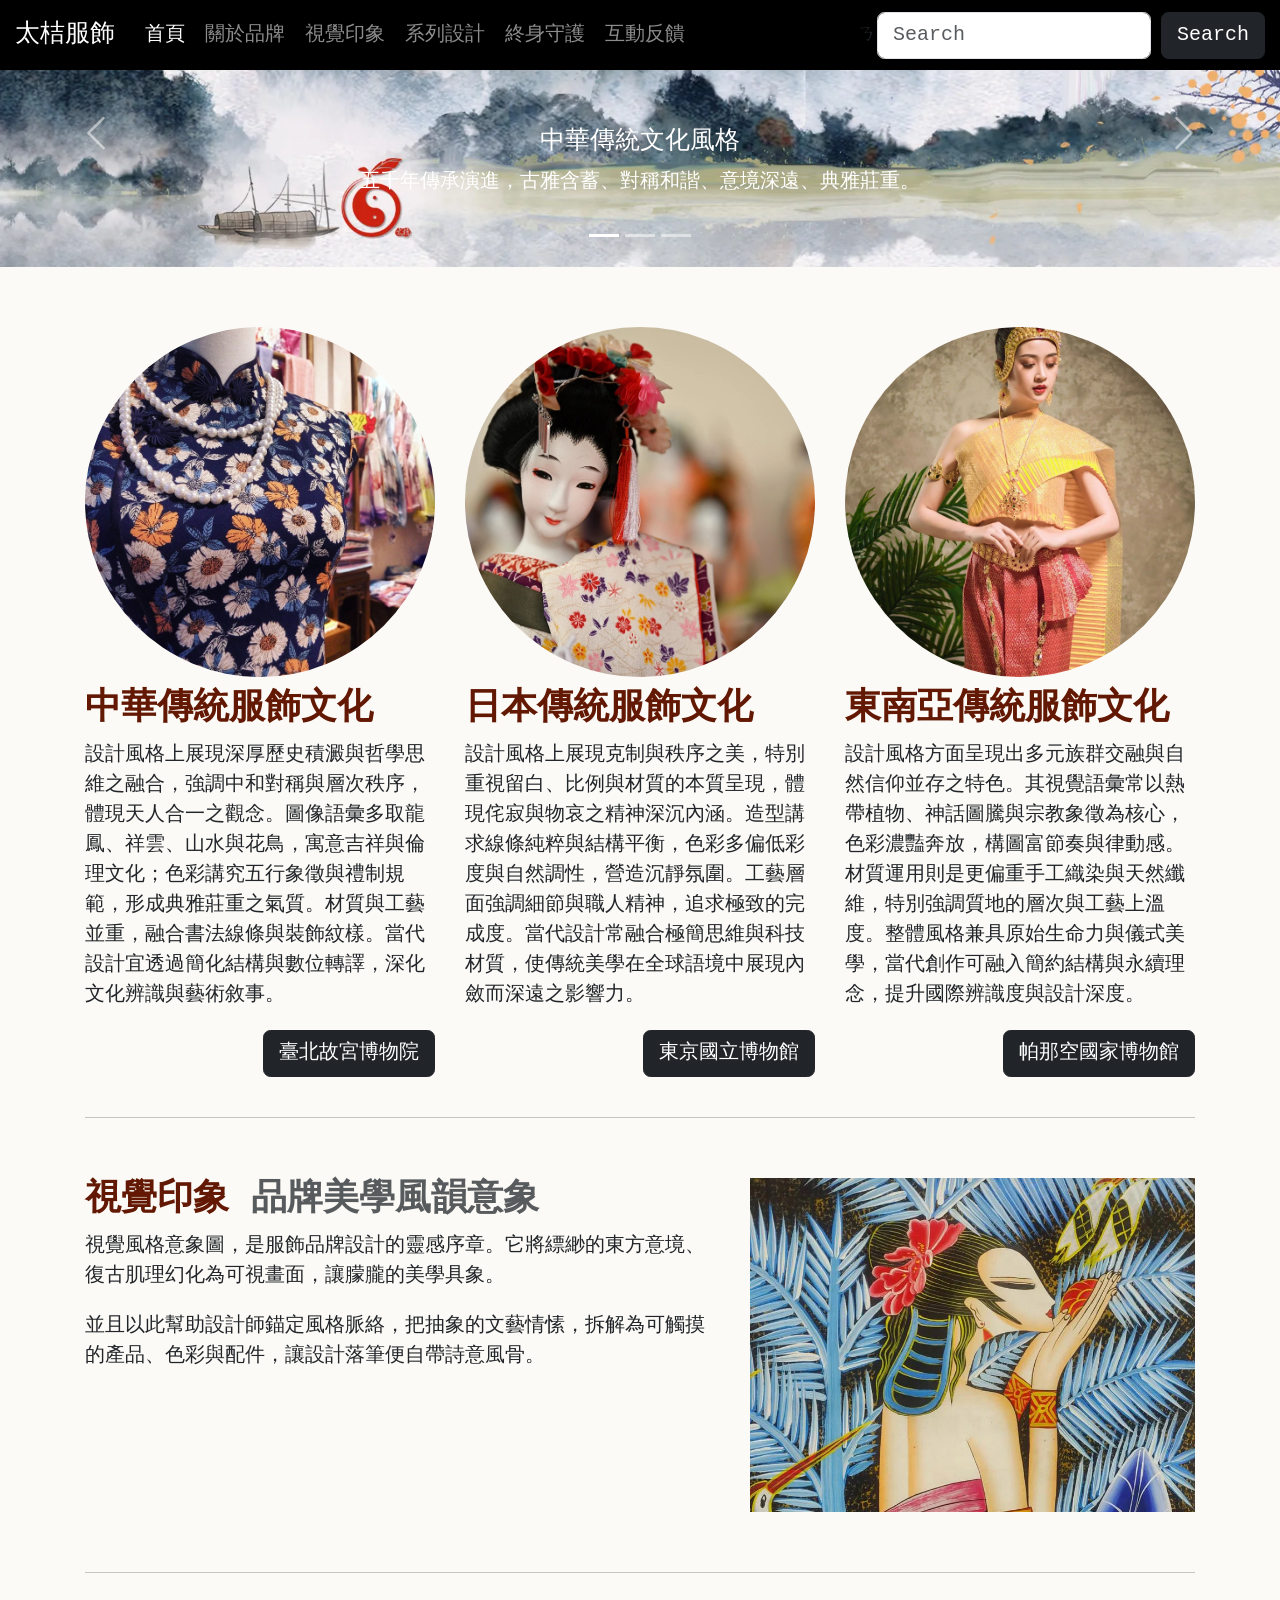
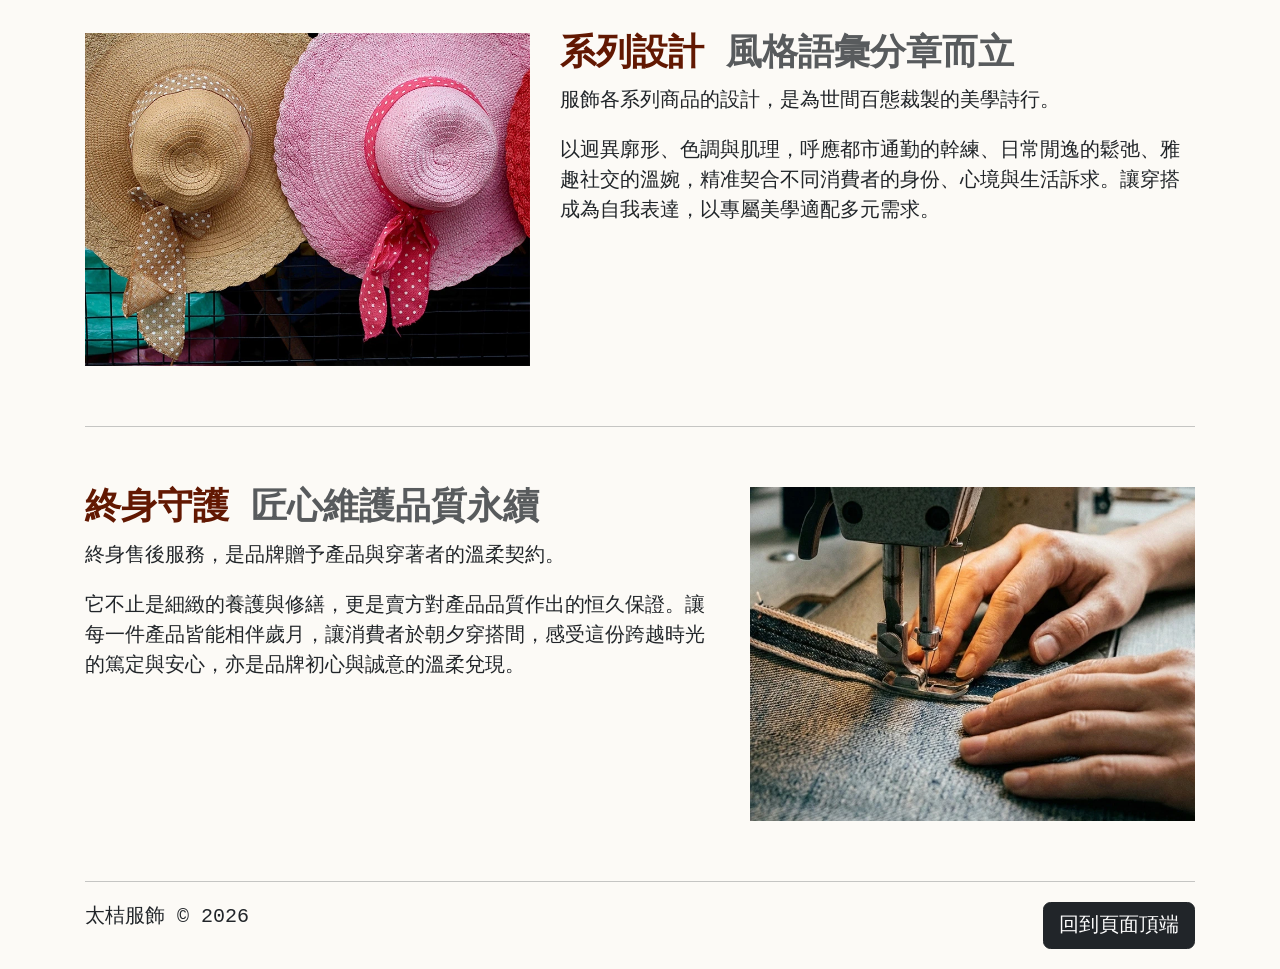
==== index.html @ de8411a0 "Add files via upload" ====
<!-- 宣告網頁文件是HTML5格式 -->
<!doctype html>
<!-- 網頁所屬地區的語言 -->
<html lang="zh-Hant-TW">
  <!-- 檔頭、SEO/GEO/AEO -->
  <head>
    <!-- 文字編碼 -->
    <meta charset="utf-8">
    <!-- RWD響應式網站 -->
    <meta name="viewport" content="width=device-width, initial-scale=1">
    <!-- 網站作者（擁有者、品牌名稱） -->
    <meta name="author" content="太桔服飾">
    <!-- 網頁描述、網頁內容濃縮，可透過ChatGPT協助生成 -->
    <meta name="description" content="太桔服飾融合中華、日本與東南亞文化設計美學，結合服飾系列創作與終身售後理念，展現東方風格的當代設計敘事與品牌文化深度。">
    <!-- 網頁編輯器 -->
    <meta name="generator" content="Visual Studio Code">
    <!-- 網頁關鍵字、網頁內容提取，可透過ChatGPT協助提取 -->
    <meta name="keywords" content="太桔服飾, 東方文化美學, 東方設計風格, 傳統文化設計, 東方哲學設計, 天人合一美學, 東方藝術設計, 文化創意設計, 東方圖騰設計, 東方裝飾紋樣, 龍鳳圖騰, 祥雲紋樣, 山水意境設計, 花鳥紋樣, 五行色彩象徵, 中式對稱設計, 中國傳統紋樣, 書法線條設計, 中國風設計, 日本設計美學, 日式極簡設計, 侘寂美學, 物哀文化, 日式留白設計, 日本職人精神, 日本工藝設計, 日式自然色彩, 日本傳統美學, 日系設計風格, 東南亞設計風格, 東南亞文化圖騰, 熱帶植物圖案, 神話圖騰設計, 東南亞宗教符號, 手工織染工藝, 天然纖維設計, 東南亞民族風格, 儀式美學設計, 東南亞文化藝術, 服飾設計靈感, 服裝設計風格, 東方服飾設計, 視覺風格意象, 時尚設計概念, 服裝系列設計, 穿搭風格設計, 品牌美學設計, 設計師品牌風格, 品牌文化設計, 品牌終身服務, 服裝售後服務, 產品養護修繕, 品牌品質保證, 永續時尚設計, 品牌文化故事, 設計品牌理念, 高品質服飾品牌">
    <!-- Favicon品牌Logo=, 第一行針對IE和其它瀏覽器，第二行針對IE之外的瀏覽器 -->
    <link rel="shortcut icon" href="/favicon.ico" type="image/x-icon">
    <link rel="icon" href="/favicon.ico" type="image/x-icon">
    <!-- 網頁標題，包含網站名稱和網頁名稱 -->
    <title>太桔服飾-首頁</title>
    <!-- Bootstrap雲端CSS外部檔 -->
    <link href="https://cdn.jsdelivr.net/npm/bootstrap@5.3.8/dist/css/bootstrap.min.css" rel="stylesheet" integrity="sha384-sRIl4kxILFvY47J16cr9ZwB07vP4J8+LH7qKQnuqkuIAvNWLzeN8tE5YBujZqJLB" crossorigin="anonymous">
    <!-- 自訂的CSS -->
    <link rel="stylesheet" href="css/custom.css">
    <!-- GA追蹤碼 -->
    <!-- Google tag (gtag.js) -->
    <script async src="https://www.googletagmanager.com/gtag/js?id=G-PJFQ34TGPG"></script>
    <script>
      window.dataLayer = window.dataLayer || [];
      function gtag(){dataLayer.push(arguments);}
      gtag('js', new Date());

      gtag('config', 'G-PJFQ34TGPG');
    </script>

  </head>
  <!-- 網頁本文 -->
  <body>
    <!-- 頁首/頂端Bar固定-->
    <header class="fixed-top">
      <nav class="navbar navbar-expand-lg bg-dark navbar-dark">
        <div class="container-fluid">
          <a class="navbar-brand" href="index.html">太桔服飾</a>
          <button class="navbar-toggler" type="button" data-bs-toggle="collapse" data-bs-target="#navbarSupportedContent" aria-controls="navbarSupportedContent" aria-expanded="false" aria-label="Toggle navigation">
            <span class="navbar-toggler-icon"></span>
          </button>
          <div class="collapse navbar-collapse" id="navbarSupportedContent">
            <ul class="navbar-nav me-auto mb-2 mb-lg-0">
              <li class="nav-item">
                <a class="nav-link active" aria-current="page" href="index.html">首頁</a>
              </li>
              <li class="nav-item">
                <a class="nav-link" href="about.html">關於品牌</a>
              </li>
              <li class="nav-item">
                <a class="nav-link" href="image.html">視覺印象</a>
              </li>
              <li class="nav-item">
                <a class="nav-link" href="collection.html">系列設計</a>
              </li>
              <li class="nav-item">
                <a class="nav-link" href="guardian.html">終身守護</a>
              </li>
              <li class="nav-item">
                <a class="nav-link" href="https://toolkit.url.com.tw/bbs/index.php?email=bbs@trial-162240.url.tw" target="_blank">互動反饋</a>
              </li>
            </ul>
ㄋ
            <form class="d-flex" role="search">
              <input class="form-control me-2" type="search" placeholder="Search" aria-label="Search"/>
              <button class="btn btn-dark" type="submit">Search</button>
            </form>
          </div>
        </div>
      </nav> 




    </header>
    <!-- 主內容 -->
    <main>
      <!-- 輪播圖外層 -->
      <div id="carouselExampleIndicators" class="carousel slide">
        <!-- 指示器 -->
        <div class="carousel-indicators">
          <button type="button" data-bs-target="#carouselExampleIndicators" data-bs-slide-to="0" class="active" aria-current="true" aria-label="Slide 1"></button>
          <button type="button" data-bs-target="#carouselExampleIndicators" data-bs-slide-to="1" aria-label="Slide 2"></button>
          <button type="button" data-bs-target="#carouselExampleIndicators" data-bs-slide-to="2" aria-label="Slide 3"></button>
        </div>
         <!-- 輪播圖片 -->
        <div class="carousel-inner">
          <div class="carousel-item active">
            <img src="images/index/chinese-traditional-view-1920.webp" class="d-block w-100" alt="中華傳統文化風格" title="中華傳統文化風格" aria-label="中華傳統文化風格">
            <div class="carousel-caption d-none d-md-block">
              <h5>中華傳統文化風格</h5>
              <p>五千年傳承演進，古雅含蓄、對稱和諧、意境深遠、典雅莊重。</p>
            </div>
           </div>
          <div class="carousel-item">
            <img src="images/index/japan-traditional-view-1920.webp" class="d-block w-100" alt="日本傳統文化風格" title="日本傳統文化風格" aria-label="日本傳統文化風格">
            <div class="carousel-caption d-none d-md-block">
              <h5>日本傳統文化風格</h5>
              <p>東瀛文化，簡約留白、侘寂之美、自然含蓄、靜謐雅致。</p>
            </div>
           </div>
          <div class="carousel-item">
            <img src="images/index/thailand-traditional-view-1920.webp" class="d-block w-100" alt="東南亞傳統文化風格" title="東南亞傳統文化風格" aria-label="東南亞傳統文化風格">
           <div class="carousel-caption d-none d-md-block">
              <h5>東南亞傳統文化風格</h5>
              <p>東南亞文化，色彩濃烈、自然熱帶、紋樣繁複、神秘奔放。</p>
           </div>
          </div>  
        </div>
        <!-- 控制器 -->
        <button class="carousel-control-prev" type="button" data-bs-target="#carouselExampleIndicators" data-bs-slide="prev">
          <span class="carousel-control-prev-icon" aria-hidden="true"></span>
          <span class="visually-hidden">Previous</span>
        </button>
        <button class="carousel-control-next" type="button" data-bs-target="#carouselExampleIndicators" data-bs-slide="next">
          <span class="carousel-control-next-icon" aria-hidden="true"></span>
          <span class="visually-hidden">Next</span>
        </button>
      </div>
      <div class="container">
        <div class="row">
          <div class="col-lg-4 order-md-0 mt-5">
           <a href="https://www.npm.gov.tw/" target="_blank"><img src="images/index/chinese-shanghai-qipau-800800.webp" class="rounded-circle w-100" alt="中華傳統服飾" title="中華傳統服飾" aria-label="中華傳統服飾"></a>
            <div class="card-body">
              <h2 class="mt-2">中華傳統服飾文化</h2>
              <p class="card-text">設計風格上展現深厚歷史積澱與哲學思維之融合，強調中和對稱與層次秩序，體現天人合一之觀念。圖像語彙多取龍鳳、祥雲、山水與花鳥，寓意吉祥與倫理文化；色彩講究五行象徵與禮制規範，形成典雅莊重之氣質。材質與工藝並重，融合書法線條與裝飾紋樣。當代設計宜透過簡化結構與數位轉譯，深化文化辨識與藝術敘事。</p>
              <p class="text-end"><a href="https://www.npm.gov.tw/" target="_blank" class="btn btn-dark" role="button">臺北故宮博物院</a></p>
            </div>
          </div>
          <div class="col-lg-4 order-md-2 mt-5">
           <a href="http://www.virtualmuseum.finearts.go.th/bangkoknationalmuseums/index.php/en/" target="_blank"><img src="images/index/thailand-salong-800800.webp" class="rounded-circle w-100" alt="東南亞傳統服飾" title="東南亞傳統服飾" aria-label="東南亞傳統服飾"></a>
            <div class="card-body">
              <h2 class="mt-2">東南亞傳統服飾文化</h2>
              <p class="card-text">設計風格方面呈現出多元族群交融與自然信仰並存之特色。其視覺語彙常以熱帶植物、神話圖騰與宗教象徵為核心，色彩濃豔奔放，構圖富節奏與律動感。材質運用則是更偏重手工織染與天然纖維，特別強調質地的層次與工藝上溫度。整體風格兼具原始生命力與儀式美學，當代創作可融入簡約結構與永續理念，提升國際辨識度與設計深度。</p>
              <p class="text-end"><a href="http://www.virtualmuseum.finearts.go.th/bangkoknationalmuseums/index.php/en/" target="_blank" class="btn btn-dark" role="button">帕那空國家博物館</a></p>
            </div>
          </div>
          <div class="col-lg-4 order-md-1 mt-5">
           <a href="https://www.tnm.jp/modules/r_free_page/index.php?id=1659&lang=en/" target="_blank"><img src="images/index/japan-kimono-800800.webp" class="rounded-circle w-100" alt="日本華傳統服飾" title="日本華傳統服飾" aria-label="日本華傳統服飾"></a>
            <div class="card-body">
              <h2 class="mt-2">日本傳統服飾文化</h2>
              <p class="card-text">設計風格上展現克制與秩序之美，特別重視留白、比例與材質的本質呈現，體現侘寂與物哀之精神深沉內涵。造型講求線條純粹與結構平衡，色彩多偏低彩度與自然調性，營造沉靜氛圍。工藝層面強調細節與職人精神，追求極致的完成度。當代設計常融合極簡思維與科技材質，使傳統美學在全球語境中展現內斂而深遠之影響力。</p>
              <p class="text-end"><a href="https://www.tnm.jp/modules/r_free_page/index.php?id=1659&lang=en/" target="_blank" class="btn btn-dark" role="button">東京國立博物館</a></p>
            </div>
          </div>
        </div>

        <hr>
        <div class="row my-5">
          <div class="col-md-7"> 
            <h2 class="">視覺印象<span class="text-muted"> 品牌美學風韻意象</span></h2>
            <p>視覺風格意象圖，是服飾品牌設計的靈感序章。它將縹緲的東方意境、復古肌理幻化為可視畫面，讓朦朧的美學具象。</p>
            <p>並且以此幫助設計師錨定風格脈絡，把抽象的文藝情愫，拆解為可觸摸的產品、色彩與配件，讓設計落筆便自帶詩意風骨。</p>            
          </div>
          <div class="col-md-5">
            <img src="images/index/east-view-image-800600.webp" class="img-fluid mx-auto" alt="視覺風格意象圖" aria-label="視覺風格意象圖">
          </div>
        </div>
        <hr>
        <div class="row my-5">
          <div class="col-md-7 order-md-1"> 
            <h2 class="">系列設計<span class="text-muted"> 風格語彙分章而立</span></h2>
            <p>服飾各系列商品的設計，是為世間百態裁製的美學詩行。</p>
            <p>以迥異廓形、色調與肌理，呼應都市通勤的幹練、日常閒逸的鬆弛、雅趣社交的溫婉，精准契合不同消費者的身份、心境與生活訴求。讓穿搭成為自我表達，以專屬美學適配多元需求。</p>            
          </div>
          <div class="col-md-5 order-md-0">
            <img src="images/index/collection-marco-cap-800600.webp" class="img-fluid mx-auto" alt="系列設計呈現" aria-label="系列設計呈現">
          </div>
        </div>
        <hr>
        <div class="row my-5">
          <div class="col-md-7"> 
            <h2 class="">終身守護<span class="text-muted"> 匠心維護品質永續</span></h2>
            <p>終身售後服務，是品牌贈予產品與穿著者的溫柔契約。</p>
            <p>它不止是細緻的養護與修繕，更是賣方對產品品質作出的恒久保證。讓每一件產品皆能相伴歲月，讓消費者於朝夕穿搭間，感受這份跨越時光的篤定與安心，亦是品牌初心與誠意的溫柔兌現。</p>            
          </div>
          <div class="col-md-5">
            <img src="images/index/product-rework-sewing-800600.webp" class="img-fluid mx-auto" alt="終身守護意象" aria-label="終身守護意象">
          </div>
        </div>
        <hr>
      </div>  

      <footer class="container">
        <p class="float-end"><a href="#top" class="btn btn-dark">回到頁面頂端</a></p>
        <p>太桔服飾 &copy; 2026</p>
      </footer>
    </main>
    


    <!-- Bootstrap雲端JS外部檔 -->
    <script src="https://cdn.jsdelivr.net/npm/bootstrap@5.3.8/dist/js/bootstrap.bundle.min.js" integrity="sha384-FKyoEForCGlyvwx9Hj09JcYn3nv7wiPVlz7YYwJrWVcXK/BmnVDxM+D2scQbITxI" crossorigin="anonymous"></script>
  </body>
</html>
---- css/custom.css ----
:root,
[data-bs-theme=dark] {
--bs-dark-rgb: 0, 0, 0;
}

/* 連結Google雲端字體，提供用戶一致體驗UX */
@import url('https://fonts.googleapis.com/css2?family=LXGW+WenKai+Mono+TC&display=swap');

html {font-size: 20px;}

/* 統一每一個網頁的背景色 */
body {font-family: "LXGW WenKai Mono TC", monospace; background: #fcfaf6;}

/* 標題一級的文字大小 */
h1 {font-size: 2rem;}

/* 標題二級的文字設定，選取器是標籤，影響整體 */
h2 {font-size: 1.8rem;font-weight: 800;color: rgb(98, 24, 2);}

/* 選取器是類別，影響個別，需要手動套用 */
.h2-custom-pink {font-size: 3rem;font-weight: 800;color: rgb(58, 51, 55);}

/* 重要文字標註 */
.text-pink {color: rgb(255, 01, 195)}

/* 駝峰式命名、與其它css衝突 */
/* 與其它css衝突，無法套用文字大小時，可強制優先套用目前樣式 */
.iconsTitle {
    font: size 1rem !important;
    color: rgb(93, 78, 80);
    vertical-align:textbottom;
}

/* 旅遊安全頁面的標題四級文字大小 */
.h4-FontSize {font-size: 1.1rem;font-weight: 900;}

/* 項目清單符號，連帶影響清單內的文字色彩 */
/* li{ color: #198754;} */

/* 單獨針對／編鎮清單的符號色彩，優化前 
ul li::marker{
    color: #198754;
}

ol li::marker{
    color: #198754;
} */

/* 單獨針對／編鎮清單的符號色彩，優化後方式一 
li::marker, ol li::marker{
    color: #198754;
} */

/* 單獨針對／編鎮清單的符號色彩，優化後方式二 */
li::marker{color: #198754;}


/* ChatGPT：旅遊安全頁面的旅遊警示的四個等級文字色彩 */
.text-muted {
    color: #666666;    /* 灰色，表示次要、輕微的資訊 */
}

.text-warning {
    color: #FFdd00;   /* 黃色，表示提醒、警示 */
}

.text-alert {
    color: #FF8800;   /* 橙色，表示注意或強調 */
}

.text-danger {
    color: #CC0000;   /* 紅色，表示錯誤、危險 */
}

/* 保留（collection頁）card類別，新增樣式拿掉邊框 */
.card-no-border {
    border: none;
    background: none;
}

/* 字體樣式粗細，100-900 */
/* 類別=： 個別套用 */
.text-boldest {
    font-weight: 900;
}

/* 複合：整體套用 */
#none h5 {
    font-weight: 900;
}

/* Collection頁面第一張大圖，圖片裁切 
.imgCut{
    width: 100%;    */ /* 原圖尺寸、父層寬度 
    height: 500px;
    clip:rect(0px,0px,290px,0px);
    object-fit: cover;
} */
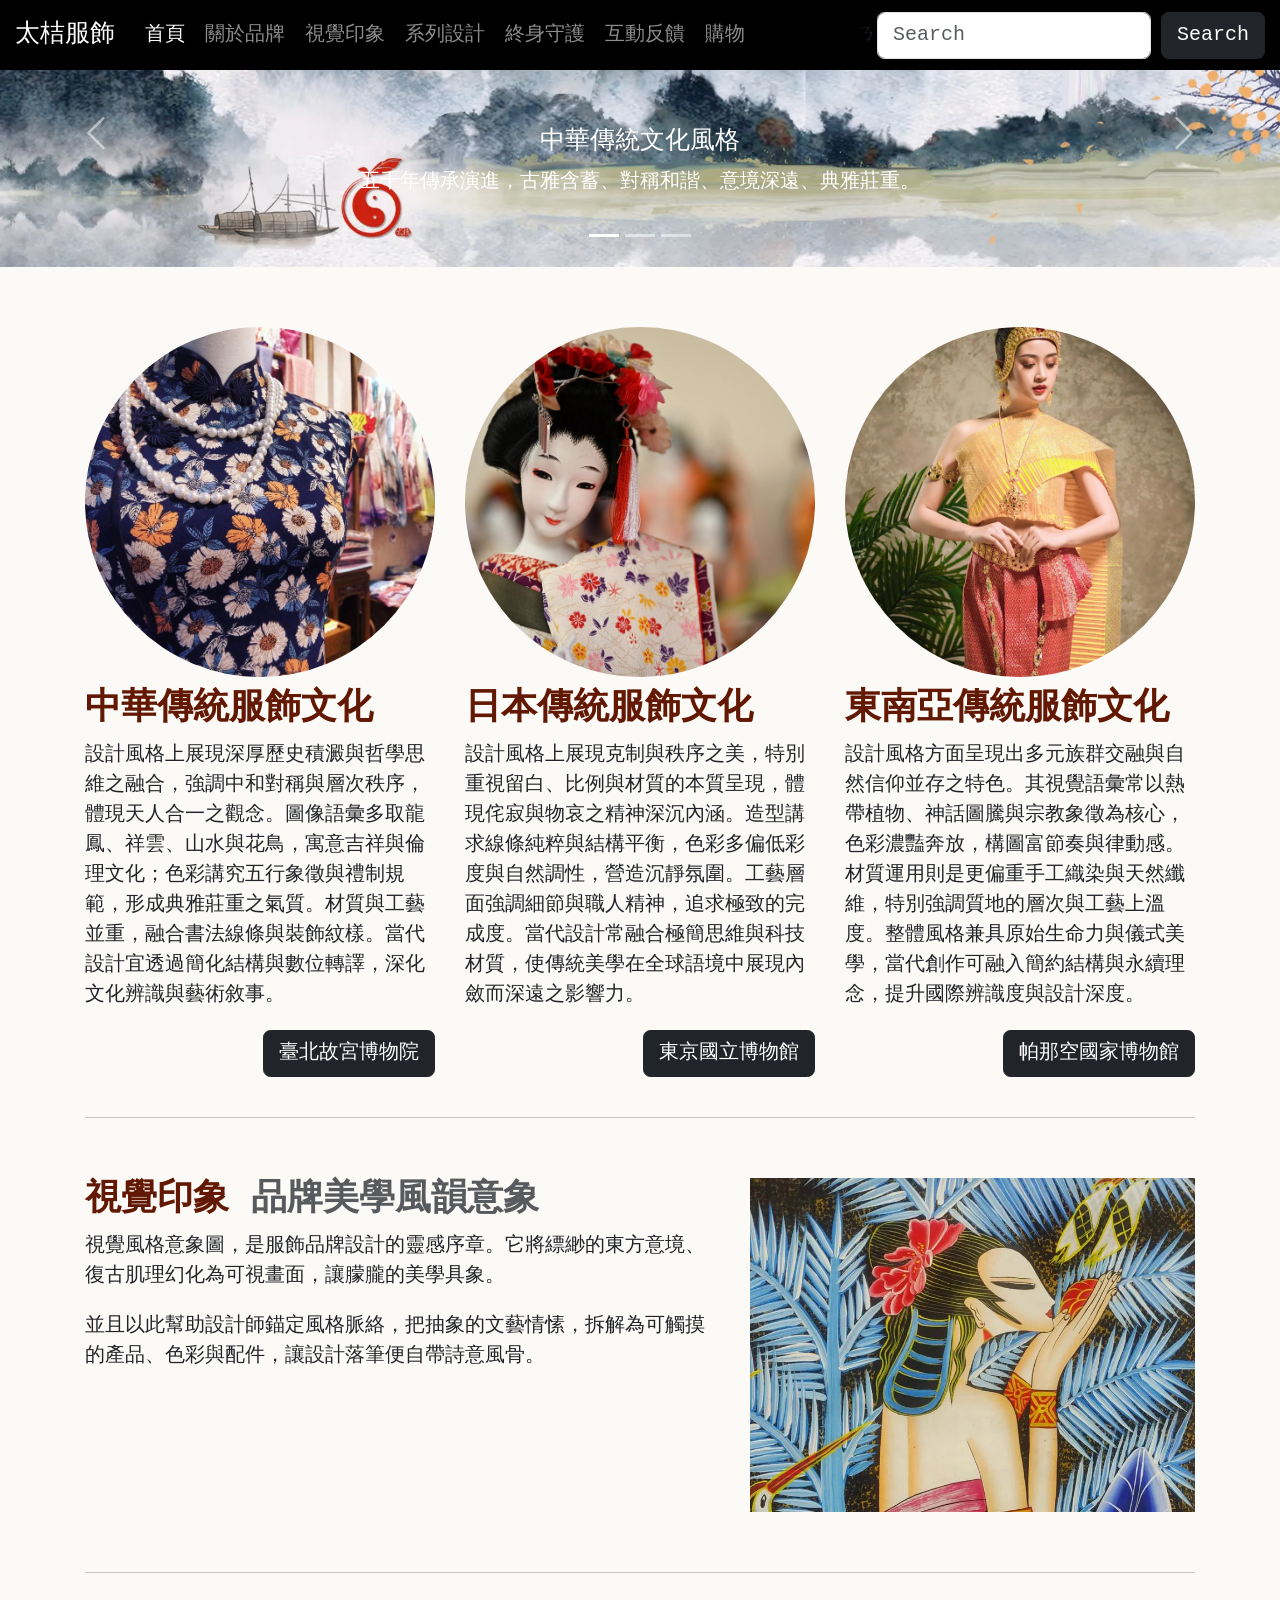
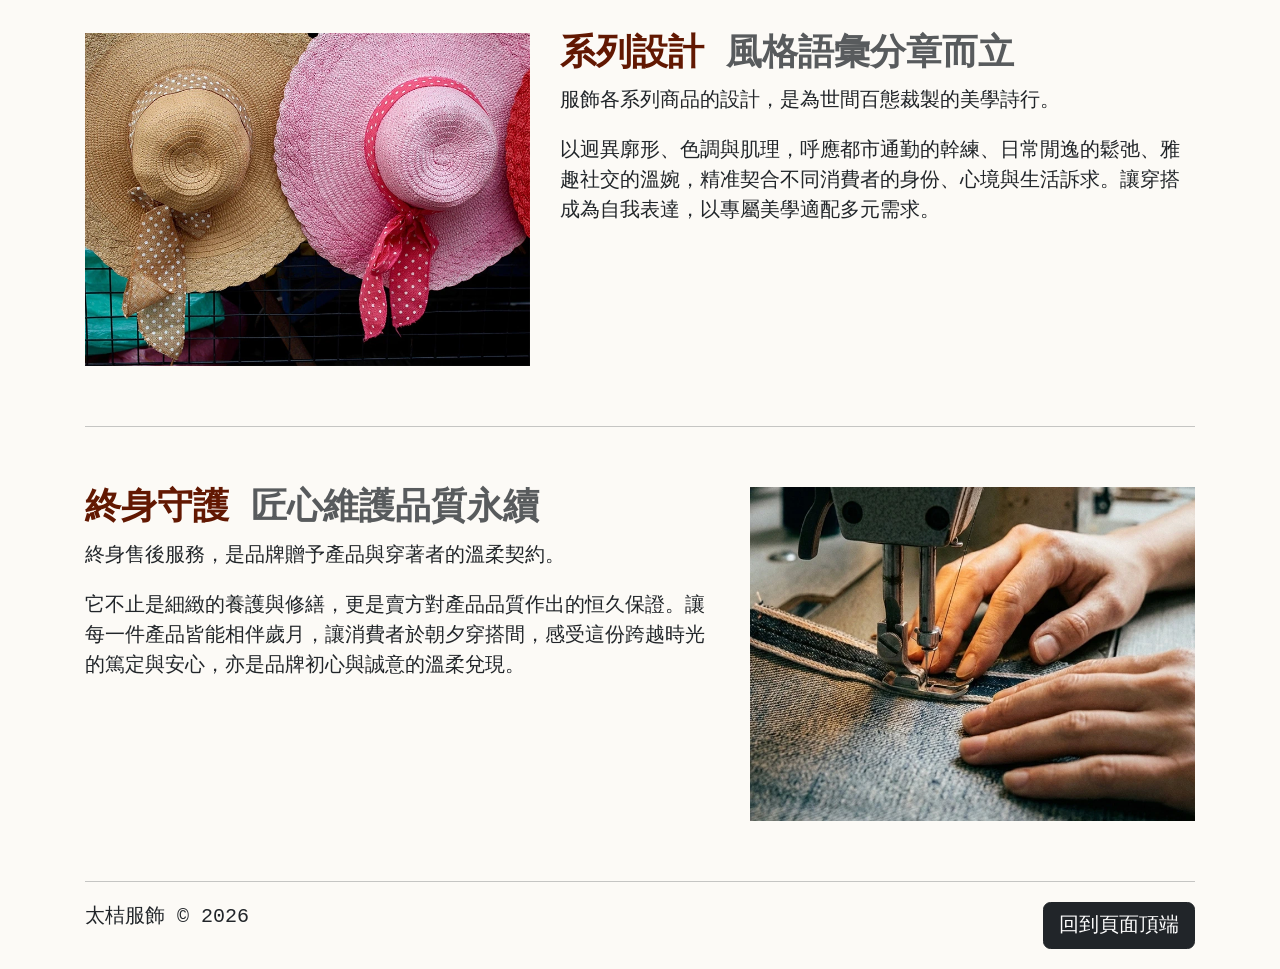
==== commit 4008e407: "Update print statement from 'Hello' to 'Goodbye'" ====
--- a/index.html
+++ b/index.html
@@ -67,6 +67,9 @@
               <li class="nav-item">
                 <a class="nav-link" href="https://toolkit.url.com.tw/bbs/index.php?email=bbs@trial-162240.url.tw" target="_blank">互動反饋</a>
               </li>
+              <li class="nav-item">
+                <a class="nav-link" href="https://mikanenn123.easy.co/" target="_blank">購物</a>
+              </li>
             </ul>
 ㄋ
             <form class="d-flex" role="search">
@@ -200,4 +203,4 @@
     <!-- Bootstrap雲端JS外部檔 -->
     <script src="https://cdn.jsdelivr.net/npm/bootstrap@5.3.8/dist/js/bootstrap.bundle.min.js" integrity="sha384-FKyoEForCGlyvwx9Hj09JcYn3nv7wiPVlz7YYwJrWVcXK/BmnVDxM+D2scQbITxI" crossorigin="anonymous"></script>
   </body>
-</html>+</html>
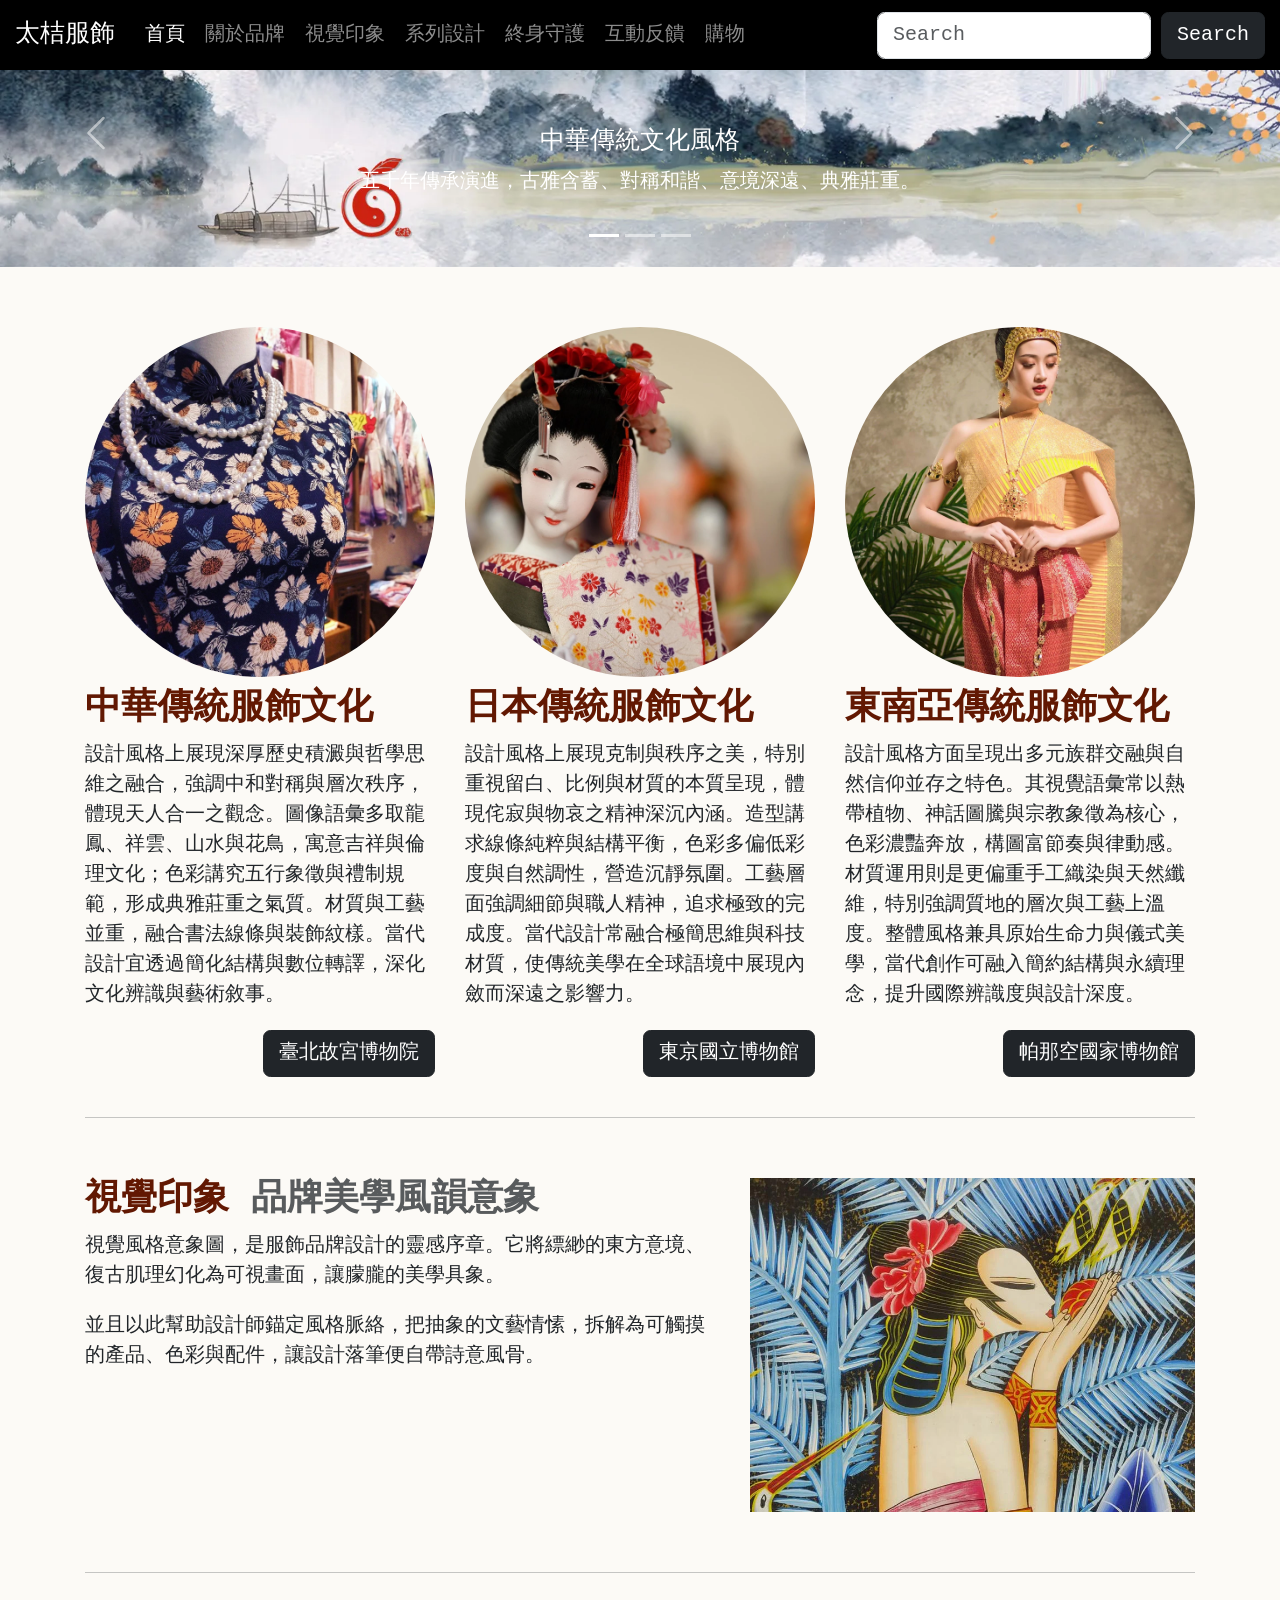
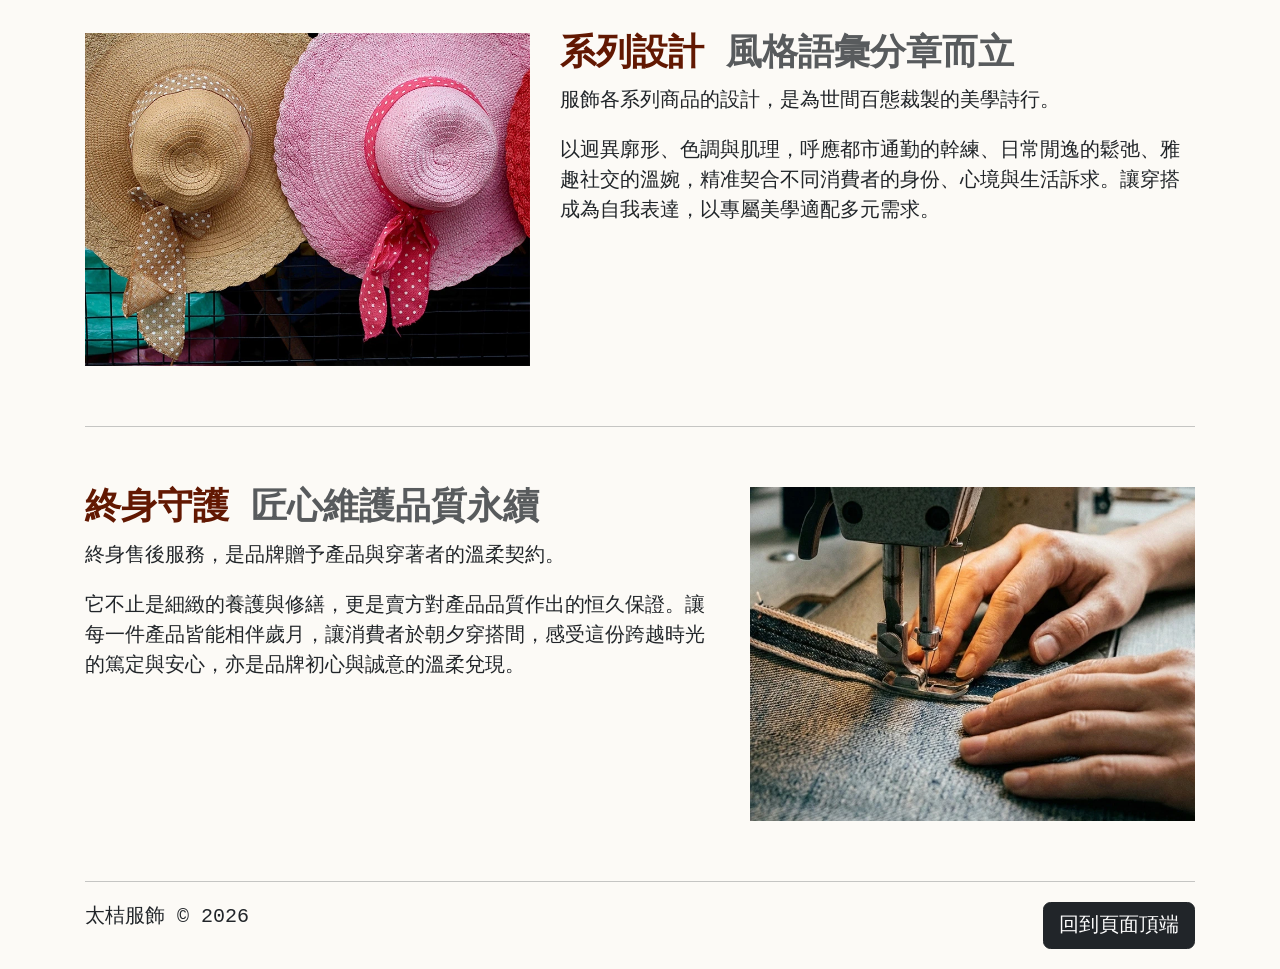
==== commit 7f0e8041: "Update index.html" ====
--- a/index.html
+++ b/index.html
@@ -68,10 +68,10 @@
                 <a class="nav-link" href="https://toolkit.url.com.tw/bbs/index.php?email=bbs@trial-162240.url.tw" target="_blank">互動反饋</a>
               </li>
               <li class="nav-item">
-                <a class="nav-link" href="https://mikanenn123.easy.co/" target="_blank">購物</a>
+                <a class="nav-link" href="https://mikanenn123.easy.co" target="_blank">購物</a>
               </li>
             </ul>
-ㄋ
+
             <form class="d-flex" role="search">
               <input class="form-control me-2" type="search" placeholder="Search" aria-label="Search"/>
               <button class="btn btn-dark" type="submit">Search</button>
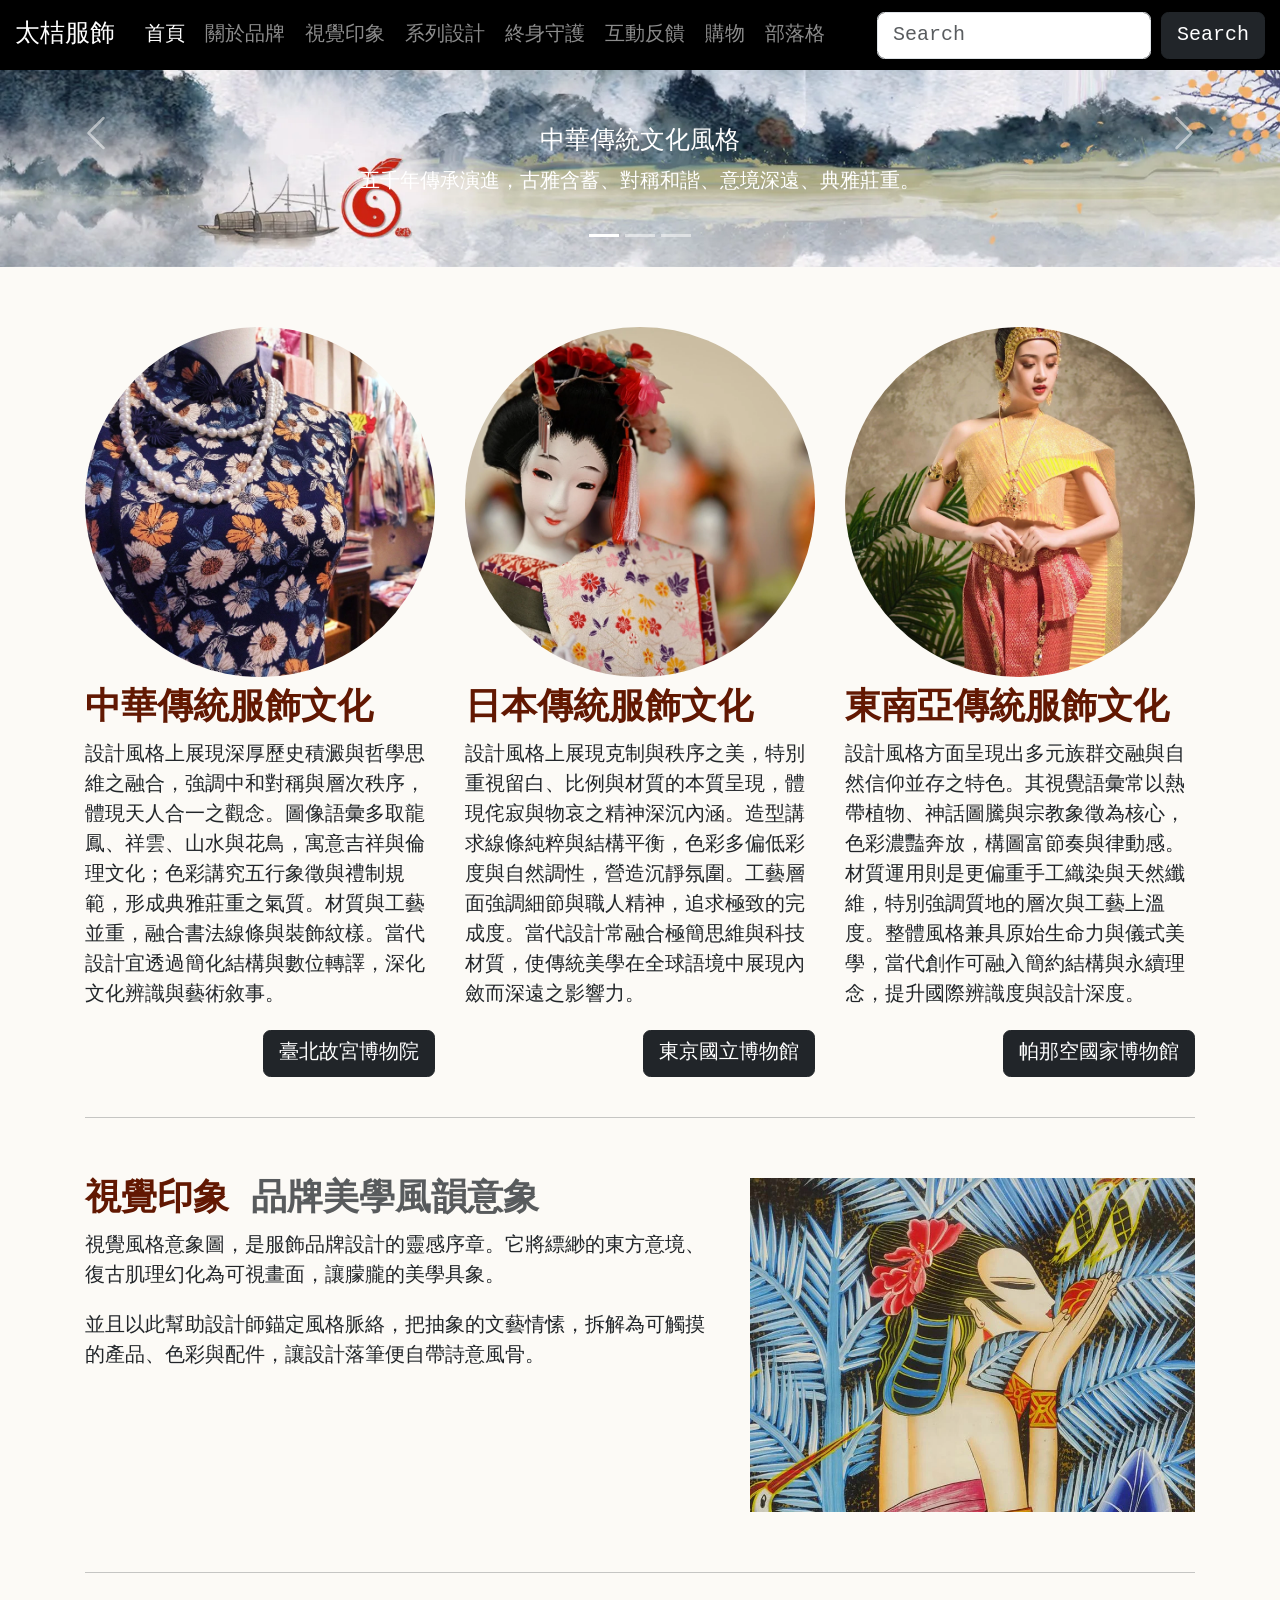
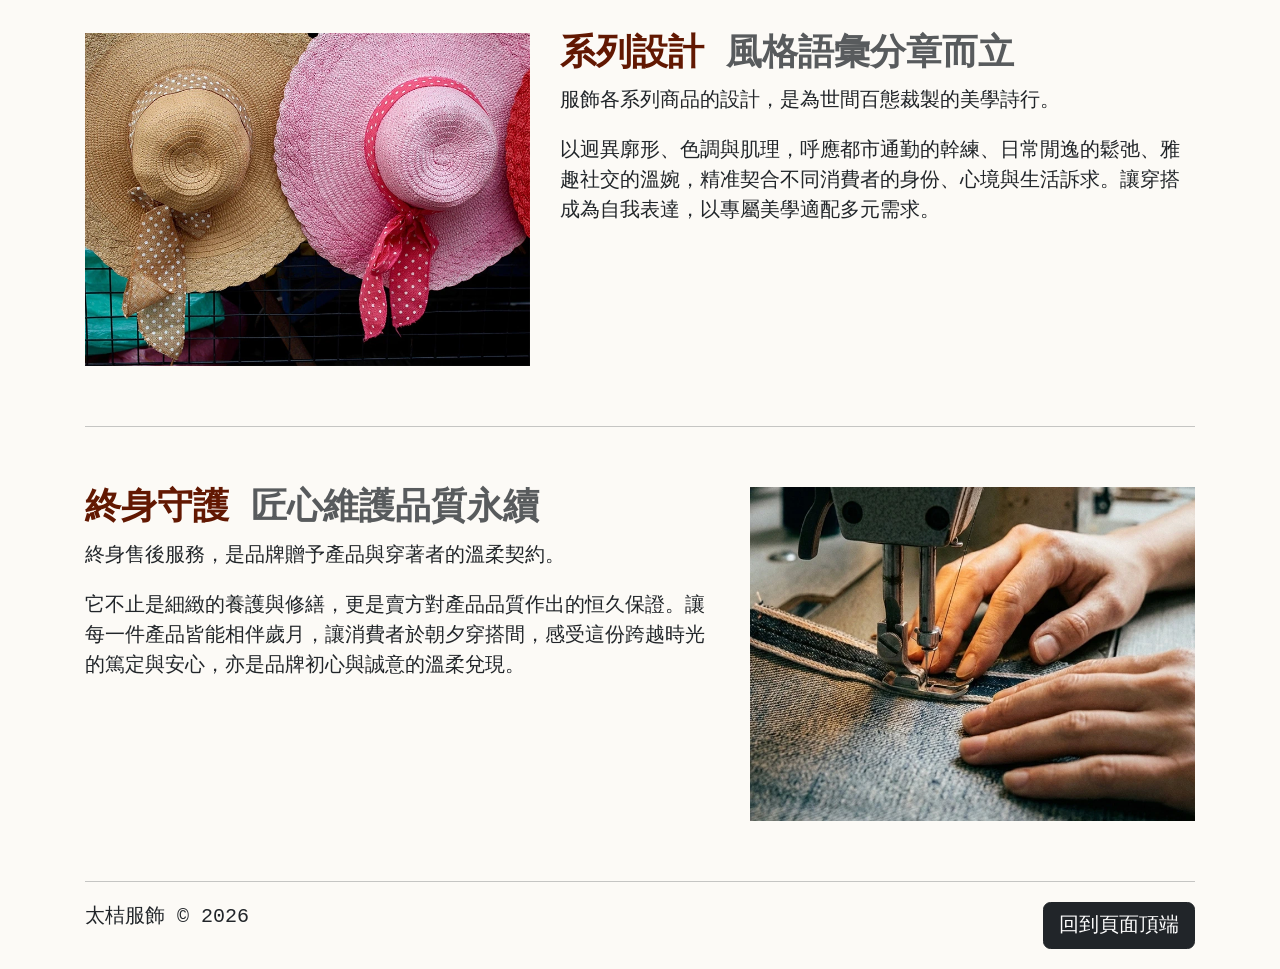
==== commit 0f908aaf: "Update index.html" ====
--- a/index.html
+++ b/index.html
@@ -70,6 +70,9 @@
               <li class="nav-item">
                 <a class="nav-link" href="https://mikanenn123.easy.co" target="_blank">購物</a>
               </li>
+              <li class="nav-item">
+                <a class="nav-link" href="https://mikanenn123.wordpress.com/" target="_blank">部落格</a>
+              </li>
             </ul>
 
             <form class="d-flex" role="search">
